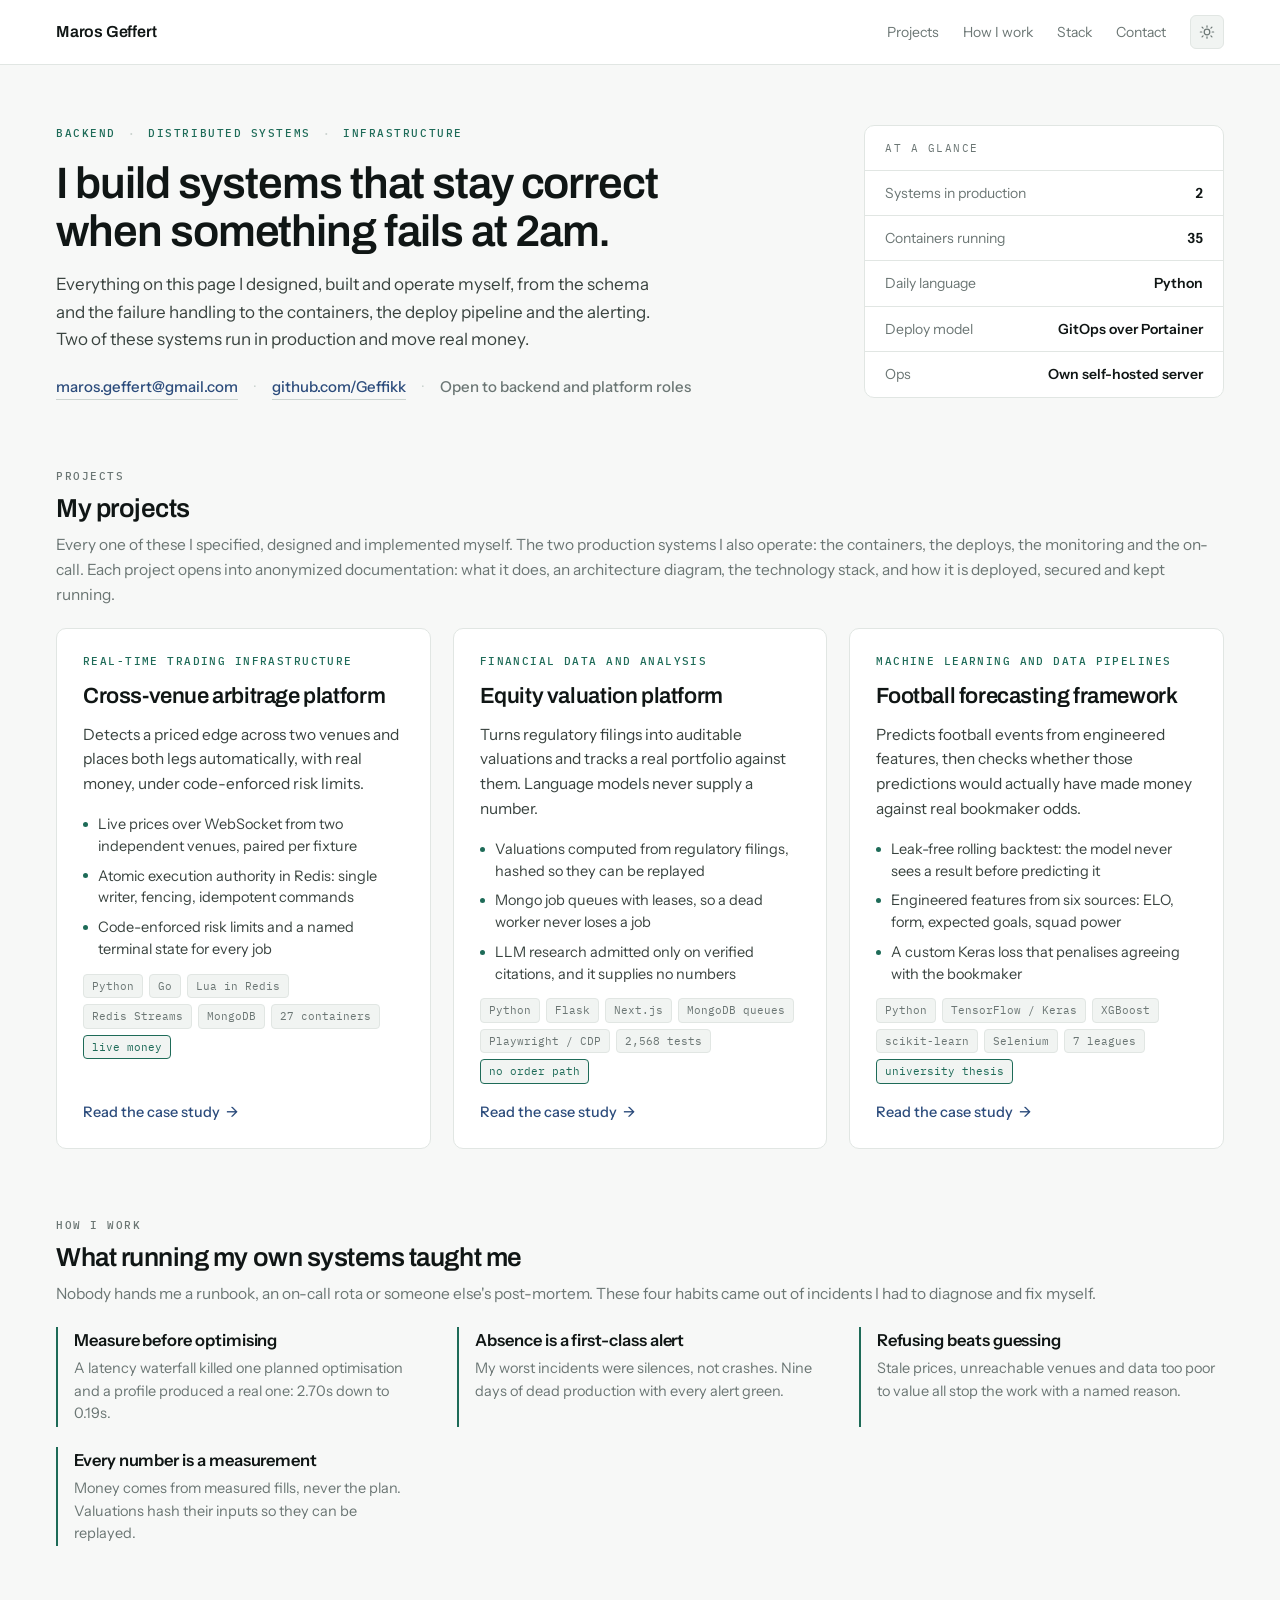
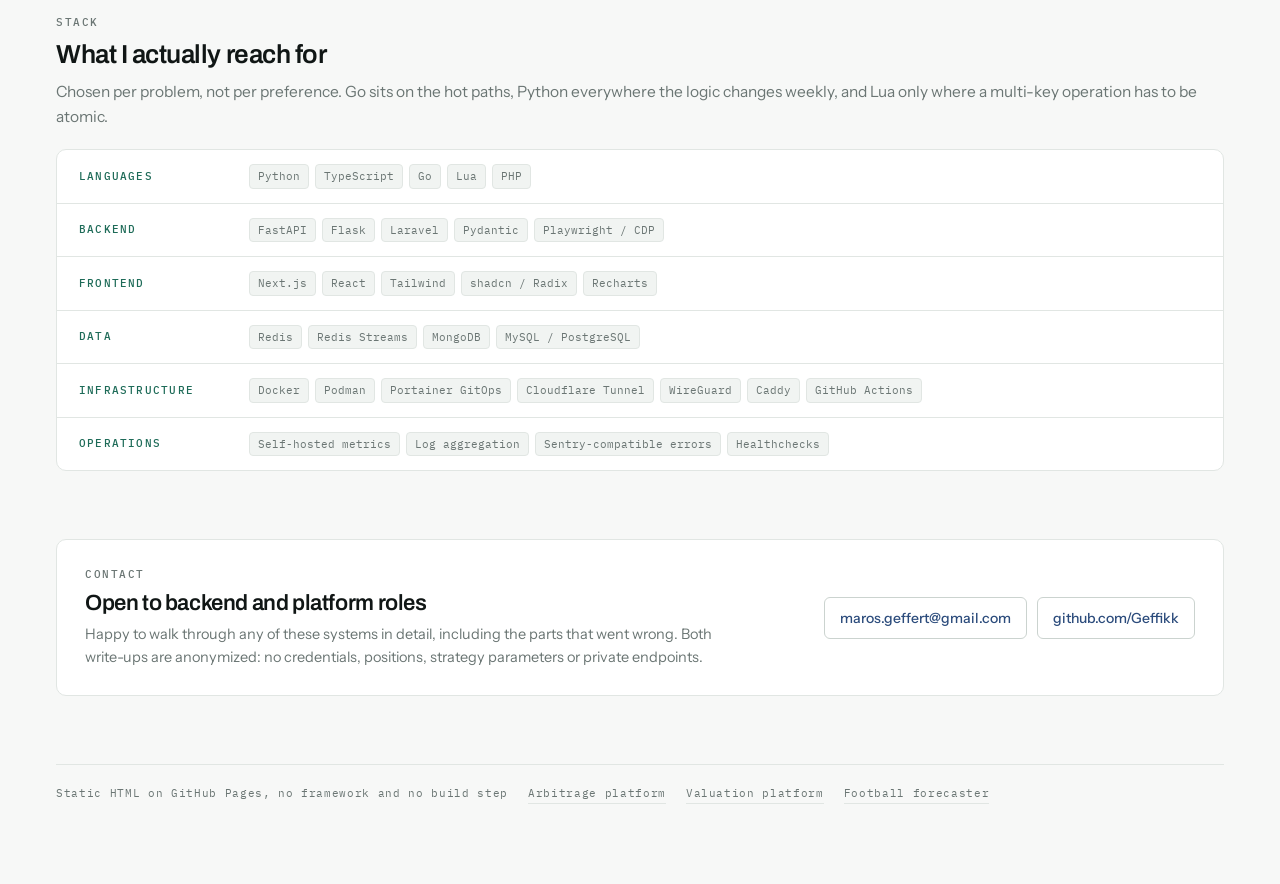
==== index.html @ 8a356bfc "Turn the project pages into documentation instead of incident stories" ====
<!doctype html>
<html lang="en">
<head>
<meta charset="utf-8">
<meta name="viewport" content="width=device-width, initial-scale=1">
<title>Maros Geffert - Engineering Portfolio</title>
<meta name="description" content="Backend and platform engineer. Systems designed, built and operated end to end, alone: real-time trading infrastructure, an auditable equity valuation platform and a football forecasting framework.">
<link rel="preconnect" href="https://fonts.googleapis.com">
<link rel="preconnect" href="https://fonts.gstatic.com" crossorigin>
<link rel="stylesheet" href="https://fonts.googleapis.com/css2?family=Archivo:wght@500;600;700&family=Instrument+Sans:wght@400;500;600&family=IBM+Plex+Mono:wght@400;500&display=swap">
<link rel="stylesheet" href="assets/site.css?v=5">
<script src="assets/theme.js?v=5"></script>
</head>
<body>

<header class="sitebar">
  <div class="inner">
    <a class="brand" href="./">Maros Geffert</a>
    <div class="right">
      <nav>
        <a href="#projects">Projects</a>
        <a href="#how">How I work</a>
        <a href="#stack">Stack</a>
        <a href="#contact">Contact</a>
      </nav>
      <button class="themetoggle" type="button" data-theme-toggle aria-label="Switch theme">
        <svg class="tl-sun" viewBox="0 0 24 24" fill="none" stroke="currentColor" stroke-width="1.8" stroke-linecap="round" aria-hidden="true">
          <circle cx="12" cy="12" r="4.2"/>
          <path d="M12 2.6v2.2M12 19.2v2.2M4.2 12H2M22 12h-2.2M6.1 6.1 4.6 4.6M19.4 19.4l-1.5-1.5M17.9 6.1l1.5-1.5M4.6 19.4l1.5-1.5"/>
        </svg>
        <svg class="tl-moon" viewBox="0 0 24 24" fill="none" stroke="currentColor" stroke-width="1.8" stroke-linecap="round" stroke-linejoin="round" aria-hidden="true" style="display:none">
          <path d="M20.5 14.3A8.5 8.5 0 0 1 9.7 3.5a8.5 8.5 0 1 0 10.8 10.8z"/>
        </svg>
      </button>
    </div>
  </div>
</header>

<main class="wrap">

  <section class="hero">
    <div class="hero-copy">
      <div class="kicker">
        <span>Backend</span><span class="sep">·</span>
        <span>Distributed systems</span><span class="sep">·</span>
        <span>Infrastructure</span>
      </div>
      <h1>I build systems that stay correct when something fails at 2am.</h1>
      <p class="lede">
        Everything on this page I designed, built and operate myself, from the schema and the
        failure handling to the containers, the deploy pipeline and the alerting. Two of these
        systems run in production and move real money.
      </p>
      <div class="hero-links">
        <a href="mailto:maros.geffert@gmail.com">maros.geffert@gmail.com</a>
        <span class="dot">·</span>
        <a href="https://github.com/Geffikk">github.com/Geffikk</a>
        <span class="dot">·</span>
        <span class="plain">Open to backend and platform roles</span>
      </div>
    </div>

    <div class="datacard">
      <div class="head">At a glance</div>
      <dl>
        <div class="row"><dt>Systems in production</dt><dd>2</dd></div>
        <div class="row"><dt>Containers running</dt><dd>35</dd></div>
        <div class="row"><dt>Daily language</dt><dd>Python</dd></div>
        <div class="row"><dt>Deploy model</dt><dd>GitOps over Portainer</dd></div>
        <div class="row"><dt>Ops</dt><dd>Own self-hosted server</dd></div>
      </dl>
    </div>
  </section>

  <section class="sec" id="projects">
    <div class="sechead">
      <div class="eyebrow">Projects</div>
      <h2>My projects</h2>
      <p class="intro">
        Every one of these I specified, designed and implemented myself. The two production
        systems I also operate: the containers, the deploys, the monitoring and the on-call.
        Each project opens into anonymized documentation: what it does, an architecture diagram,
        the technology stack, and how it is deployed, secured and kept running.
      </p>
    </div>

    <div class="projects">
      <a class="card" href="buco-arbitrage/">
        <span class="ptag">Real-time trading infrastructure</span>
        <h3>Cross-venue arbitrage platform</h3>
        <p>
          Detects a priced edge across two venues and places both legs automatically, with real
          money, under code-enforced risk limits.
        </p>
        <ul class="bullets">
          <li>Live prices over WebSocket from two independent venues, paired per fixture</li>
          <li>Atomic execution authority in Redis: single writer, fencing, idempotent commands</li>
          <li>Code-enforced risk limits and a named terminal state for every job</li>
        </ul>
        <div class="chips">
          <span class="chip">Python</span><span class="chip">Go</span>
          <span class="chip">Lua in Redis</span><span class="chip">Redis Streams</span>
          <span class="chip">MongoDB</span><span class="chip">27 containers</span>
          <span class="chip hot">live money</span>
        </div>
        <span class="more">Read the case study &nbsp;&rarr;</span>
      </a>

      <a class="card" href="buco-stock/">
        <span class="ptag">Financial data and analysis</span>
        <h3>Equity valuation platform</h3>
        <p>
          Turns regulatory filings into auditable valuations and tracks a real portfolio against
          them. Language models never supply a number.
        </p>
        <ul class="bullets">
          <li>Valuations computed from regulatory filings, hashed so they can be replayed</li>
          <li>Mongo job queues with leases, so a dead worker never loses a job</li>
          <li>LLM research admitted only on verified citations, and it supplies no numbers</li>
        </ul>
        <div class="chips">
          <span class="chip">Python</span><span class="chip">Flask</span>
          <span class="chip">Next.js</span><span class="chip">MongoDB queues</span>
          <span class="chip">Playwright / CDP</span><span class="chip">2,568 tests</span>
          <span class="chip hot">no order path</span>
        </div>
        <span class="more">Read the case study &nbsp;&rarr;</span>
      </a>

      <a class="card" href="buco-forecaster/">
        <span class="ptag">Machine learning and data pipelines</span>
        <h3>Football forecasting framework</h3>
        <p>
          Predicts football events from engineered features, then checks whether those
          predictions would actually have made money against real bookmaker odds.
        </p>
        <ul class="bullets">
          <li>Leak-free rolling backtest: the model never sees a result before predicting it</li>
          <li>Engineered features from six sources: ELO, form, expected goals, squad power</li>
          <li>A custom Keras loss that penalises agreeing with the bookmaker</li>
        </ul>
        <div class="chips">
          <span class="chip">Python</span><span class="chip">TensorFlow / Keras</span>
          <span class="chip">XGBoost</span><span class="chip">scikit-learn</span>
          <span class="chip">Selenium</span><span class="chip">7 leagues</span>
          <span class="chip hot">university thesis</span>
        </div>
        <span class="more">Read the case study &nbsp;&rarr;</span>
      </a>
    </div>
  </section>

  <section class="sec" id="how">
    <div class="sechead">
      <div class="eyebrow">How I work</div>
      <h2>What running my own systems taught me</h2>
      <p class="intro">
        Nobody hands me a runbook, an on-call rota or someone else's post-mortem. These four
        habits came out of incidents I had to diagnose and fix myself.
      </p>
    </div>

    <div class="rails">
      <div class="rail">
        <h3>Measure before optimising</h3>
        <p>A latency waterfall killed one planned optimisation and a profile produced a real one: 2.70s down to 0.19s.</p>
      </div>
      <div class="rail">
        <h3>Absence is a first-class alert</h3>
        <p>My worst incidents were silences, not crashes. Nine days of dead production with every alert green.</p>
      </div>
      <div class="rail">
        <h3>Refusing beats guessing</h3>
        <p>Stale prices, unreachable venues and data too poor to value all stop the work with a named reason.</p>
      </div>
      <div class="rail">
        <h3>Every number is a measurement</h3>
        <p>Money comes from measured fills, never the plan. Valuations hash their inputs so they can be replayed.</p>
      </div>
    </div>
  </section>

  <section class="sec" id="stack">
    <div class="sechead">
      <div class="eyebrow">Stack</div>
      <h2>What I actually reach for</h2>
      <p class="intro">
        Chosen per problem, not per preference. Go sits on the hot paths, Python everywhere the
        logic changes weekly, and Lua only where a multi-key operation has to be atomic.
      </p>
    </div>

    <div class="stacktable">
      <div class="stackrow">
        <span class="lab">Languages</span>
        <div class="chips">
          <span class="chip">Python</span><span class="chip">TypeScript</span>
          <span class="chip">Go</span><span class="chip">Lua</span><span class="chip">PHP</span>
        </div>
      </div>
      <div class="stackrow">
        <span class="lab">Backend</span>
        <div class="chips">
          <span class="chip">FastAPI</span><span class="chip">Flask</span>
          <span class="chip">Laravel</span><span class="chip">Pydantic</span>
          <span class="chip">Playwright / CDP</span>
        </div>
      </div>
      <div class="stackrow">
        <span class="lab">Frontend</span>
        <div class="chips">
          <span class="chip">Next.js</span><span class="chip">React</span>
          <span class="chip">Tailwind</span><span class="chip">shadcn / Radix</span>
          <span class="chip">Recharts</span>
        </div>
      </div>
      <div class="stackrow">
        <span class="lab">Data</span>
        <div class="chips">
          <span class="chip">Redis</span><span class="chip">Redis Streams</span>
          <span class="chip">MongoDB</span><span class="chip">MySQL / PostgreSQL</span>
        </div>
      </div>
      <div class="stackrow">
        <span class="lab">Infrastructure</span>
        <div class="chips">
          <span class="chip">Docker</span><span class="chip">Podman</span>
          <span class="chip">Portainer GitOps</span><span class="chip">Cloudflare Tunnel</span>
          <span class="chip">WireGuard</span><span class="chip">Caddy</span>
          <span class="chip">GitHub Actions</span>
        </div>
      </div>
      <div class="stackrow">
        <span class="lab">Operations</span>
        <div class="chips">
          <span class="chip">Self-hosted metrics</span><span class="chip">Log aggregation</span>
          <span class="chip">Sentry-compatible errors</span><span class="chip">Healthchecks</span>
        </div>
      </div>
    </div>
  </section>

  <section class="sec" id="contact">
    <div class="contact">
      <div class="copy">
        <div class="eyebrow">Contact</div>
        <h2>Open to backend and platform roles</h2>
        <p class="sub">
          Happy to walk through any of these systems in detail, including the parts that went
          wrong. Both write-ups are anonymized: no credentials, positions, strategy parameters or
          private endpoints.
        </p>
      </div>
      <div class="btnrow">
        <a class="btn" href="mailto:maros.geffert@gmail.com">maros.geffert@gmail.com</a>
        <a class="btn" href="https://github.com/Geffikk">github.com/Geffikk</a>
      </div>
    </div>
  </section>

  <div class="footer">
    <span>Static HTML on GitHub Pages, no framework and no build step</span>
    <a href="buco-arbitrage/">Arbitrage platform</a>
    <a href="buco-stock/">Valuation platform</a>
    <a href="buco-forecaster/">Football forecaster</a>
  </div>

</main>

</body>
</html>
---- assets/site.css ----
/* Engineering portfolio - design system.
   Archivo (display) / Instrument Sans (body + UI) / IBM Plex Mono (labels + data).
   Built from the Figma redesign: smaller display type, sans body, card surfaces,
   information first. */

:root {
  --ground: #F7F8F7;
  --surface: #FFFFFF;
  --surface-2: #F1F4F2;
  --ink: #101615;
  --ink-2: #39433F;
  --muted: #6B7674;
  --hair: #E1E6E3;
  --hair-strong: #CBD3CF;
  --accent: #1E6B58;
  --link: #2C4C7C;
  --alert: #A8501E;

  /* diagram aliases, kept so the case-study SVGs stay readable */
  --leg-a: var(--link);
  --leg-b: var(--accent);

  --font-display: "Archivo", "Helvetica Neue", Arial, sans-serif;
  --font-body: "Instrument Sans", ui-sans-serif, system-ui, "Segoe UI", Arial, sans-serif;
  --font-mono: "IBM Plex Mono", ui-monospace, "SF Mono", Consolas, monospace;

  --measure: 66ch;
  --pad: clamp(20px, 4.5vw, 56px);
  --shell: 1280px;

  --r-card: 10px;
  --r-btn: 6px;
  --r-chip: 4px;
}

@media (prefers-color-scheme: dark) {
  :root:not([data-theme="light"]) {
    --ground: #0C1011;
    --surface: #14191A;
    --surface-2: #1A2122;
    --ink: #E9EEEC;
    --ink-2: #BFC8C5;
    --muted: #8B9895;
    --hair: #232B2C;
    --hair-strong: #35403F;
    --accent: #5FC0A3;
    --link: #8DAFDE;
    --alert: #E28E5F;
  }
}

:root[data-theme="dark"] {
  --ground: #0C1011;
  --surface: #14191A;
  --surface-2: #1A2122;
  --ink: #E9EEEC;
  --ink-2: #BFC8C5;
  --muted: #8B9895;
  --hair: #232B2C;
  --hair-strong: #35403F;
  --accent: #5FC0A3;
  --link: #8DAFDE;
  --alert: #E28E5F;
}

* { box-sizing: border-box; }
html { -webkit-text-size-adjust: 100%; scroll-behavior: smooth; }
@media (prefers-reduced-motion: reduce) { html { scroll-behavior: auto; } }

body {
  margin: 0;
  background: var(--ground);
  color: var(--ink);
  font-family: var(--font-body);
  font-size: 16px;
  line-height: 1.6;
  -webkit-font-smoothing: antialiased;
  text-rendering: optimizeLegibility;
}

/* ---------- top bar ---------- */

.sitebar {
  position: sticky;
  top: 0;
  z-index: 20;
  background: var(--surface);
  border-bottom: 1px solid var(--hair);
}
.sitebar > .inner {
  max-width: var(--shell);
  margin: 0 auto;
  padding: 15px var(--pad);
  display: flex;
  flex-wrap: wrap;
  align-items: center;
  justify-content: space-between;
  gap: 10px 24px;
}
.sitebar .brand {
  font-family: var(--font-display);
  font-weight: 600;
  font-size: 16px;
  letter-spacing: -0.012em;
  color: var(--ink);
  text-decoration: none;
}
.sitebar nav { display: flex; flex-wrap: wrap; gap: 8px 24px; }
.sitebar nav a {
  font-size: 14px;
  color: var(--muted);
  text-decoration: none;
}
.sitebar nav a:hover { color: var(--ink); }
.sitebar nav a[aria-current="page"] { color: var(--accent); font-weight: 500; }

/* ---------- shell ---------- */

.wrap {
  max-width: var(--shell);
  margin: 0 auto;
  padding: 0 var(--pad) 80px;
  display: flex;
  flex-direction: column;
  gap: 68px;
}

/* ---------- type ---------- */

.kicker {
  font-family: var(--font-mono);
  font-size: 11px;
  font-weight: 500;
  letter-spacing: .14em;
  text-transform: uppercase;
  color: var(--accent);
  display: flex;
  flex-wrap: wrap;
  gap: 6px 12px;
}
.kicker .sep { color: var(--hair-strong); }
.kicker b { color: var(--accent); font-weight: 500; }

h1 {
  font-family: var(--font-display);
  font-weight: 600;
  font-size: clamp(29px, 4.2vw, 44px);
  line-height: 1.1;
  letter-spacing: -0.024em;
  margin: 0;
  text-wrap: balance;
  max-width: 26ch;
}

h2 {
  font-family: var(--font-display);
  font-weight: 600;
  font-size: clamp(21px, 2.6vw, 26px);
  line-height: 1.22;
  letter-spacing: -0.018em;
  margin: 0;
  text-wrap: balance;
  max-width: 34ch;
}

h3 {
  font-family: var(--font-body);
  font-weight: 600;
  font-size: 16.5px;
  line-height: 1.35;
  letter-spacing: -0.004em;
  margin: 0;
}

p { margin: 0; max-width: var(--measure); }
p + p { margin-top: 0.85em; }

.lede { font-size: 17px; color: var(--ink-2); line-height: 1.6; }
.sub { font-size: 14.5px; color: var(--muted); }

strong { font-weight: 600; }
em { font-style: normal; color: var(--accent); }

code {
  font-family: var(--font-mono);
  font-size: 0.86em;
  background: var(--surface-2);
  border: 1px solid var(--hair);
  padding: 0.5px 5px;
  border-radius: var(--r-chip);
}

a { color: var(--link); text-underline-offset: 2px; }
a:focus-visible, .card:focus-visible, .chip:focus-visible {
  outline: 2px solid var(--accent);
  outline-offset: 2px;
  border-radius: 3px;
}

/* ---------- hero ---------- */

.hero {
  padding-top: clamp(36px, 5vw, 60px);
  display: grid;
  /* The card is a fixed rail so the headline keeps the width it was designed at
     and stays on two lines instead of three. */
  grid-template-columns: minmax(0, 1fr) 360px;
  gap: clamp(28px, 5vw, 68px);
  align-items: start;
}
@media (max-width: 1080px) { .hero { grid-template-columns: minmax(0, 1fr) 320px; } }
@media (max-width: 900px) { .hero { grid-template-columns: 1fr; } }

.hero-copy { display: flex; flex-direction: column; gap: 16px; }
.hero-copy p { max-width: 54ch; }
.hero-links {
  display: flex;
  flex-wrap: wrap;
  gap: 8px 16px;
  align-items: center;
  padding-top: 6px;
  font-size: 15px;
}
.hero-links .dot { color: var(--hair-strong); }
.hero-links .plain { color: var(--muted); font-weight: 500; }
.hero-links a { font-weight: 500; text-decoration: none; border-bottom: 1px solid var(--hair-strong); }
.hero-links a:hover { border-bottom-color: var(--link); }

/* ---------- data card (at a glance / spec strip) ---------- */

.datacard {
  background: var(--surface);
  border: 1px solid var(--hair);
  border-radius: var(--r-card);
  overflow: hidden;
}
.datacard .head {
  padding: 14px 20px 12px;
  border-bottom: 1px solid var(--hair);
  font-family: var(--font-mono);
  font-size: 11px;
  letter-spacing: .14em;
  text-transform: uppercase;
  color: var(--muted);
}
.datacard dl { margin: 0; }
.datacard .row {
  display: flex;
  align-items: baseline;
  justify-content: space-between;
  gap: 16px;
  padding: 11px 20px;
  border-bottom: 1px solid var(--hair);
}
.datacard .row:last-child { border-bottom: 0; }
.datacard dt { font-size: 14px; color: var(--muted); }
.datacard dd {
  margin: 0;
  font-size: 14px;
  font-weight: 600;
  text-align: right;
  font-variant-numeric: tabular-nums;
}

/* ---------- sections ---------- */

.sec { display: flex; flex-direction: column; gap: 20px; scroll-margin-top: 70px; }

.eyebrow {
  font-family: var(--font-mono);
  font-size: 11px;
  font-weight: 500;
  letter-spacing: .14em;
  text-transform: uppercase;
  color: var(--muted);
}
.sechead { display: flex; flex-direction: column; gap: 7px; }

/* ---------- project cards ---------- */

.projects {
  display: grid;
  grid-template-columns: repeat(auto-fit, minmax(330px, 1fr));
  gap: 22px;
}
.card {
  background: var(--surface);
  border: 1px solid var(--hair);
  border-radius: var(--r-card);
  padding: 24px 26px 24px;
  display: flex;
  flex-direction: column;
  gap: 13px;
  text-decoration: none;
  color: inherit;
  transition: border-color .15s ease, transform .15s ease;
}
.card:hover { border-color: var(--hair-strong); }
@media (prefers-reduced-motion: no-preference) {
  .card:hover { transform: translateY(-2px); }
}
.card .ptag {
  font-family: var(--font-mono);
  font-size: 11px;
  font-weight: 500;
  letter-spacing: .13em;
  text-transform: uppercase;
  color: var(--accent);
}
.card h3 {
  font-family: var(--font-display);
  /* 22px is the largest size that keeps the longest project title on one line
     at the designed three-column card width. */
  font-size: clamp(19px, 2.1vw, 22px);
  font-weight: 600;
  letter-spacing: -0.018em;
  line-height: 1.2;
}
.card p { font-size: 15.5px; color: var(--ink-2); max-width: none; }
.card .more {
  font-size: 14.5px;
  font-weight: 500;
  color: var(--link);
  margin-top: auto;
  padding-top: 4px;
}

.bullets { list-style: none; margin: 4px 0 0; padding: 0; display: flex; flex-direction: column; gap: 8px; }
.bullets li {
  position: relative;
  padding-left: 15px;
  font-size: 14.5px;
  line-height: 1.5;
  color: var(--ink-2);
}
.bullets li::before {
  content: "";
  position: absolute;
  left: 0;
  top: 0.55em;
  width: 5px;
  height: 5px;
  border-radius: 50%;
  background: var(--accent);
}

/* ---------- chips ---------- */

.chips { display: flex; flex-wrap: wrap; gap: 6px; }
.chip {
  font-family: var(--font-mono);
  font-size: 11px;
  line-height: 1.5;
  padding: 3px 8px;
  border: 1px solid var(--hair);
  border-radius: var(--r-chip);
  color: var(--muted);
  background: var(--surface-2);
  white-space: nowrap;
}
.chip.hot { border-color: var(--accent); color: var(--accent); }

/* ---------- rail list (how I work) ---------- */

.rails {
  display: grid;
  grid-template-columns: repeat(auto-fit, minmax(300px, 1fr));
  gap: 20px 36px;
}
.rail {
  border-left: 2px solid var(--accent);
  padding: 2px 0 2px 16px;
  display: flex;
  flex-direction: column;
  gap: 6px;
}
.rail p { font-size: 14.5px; color: var(--muted); max-width: none; line-height: 1.55; }

/* ---------- stack table ---------- */

.stacktable {
  background: var(--surface);
  border: 1px solid var(--hair);
  border-radius: var(--r-card);
  overflow: hidden;
}
.stackrow {
  display: grid;
  grid-template-columns: 150px minmax(0, 1fr);
  gap: 20px;
  align-items: center;
  padding: 14px 22px;
  border-bottom: 1px solid var(--hair);
}
.stackrow:last-child { border-bottom: 0; }
.stackrow > .lab {
  font-family: var(--font-mono);
  font-size: 11px;
  font-weight: 500;
  letter-spacing: .11em;
  text-transform: uppercase;
  color: var(--accent);
}
@media (max-width: 700px) {
  .stackrow { grid-template-columns: 1fr; gap: 10px; }
}

/* ---------- panels grid (limits, failure handling) ---------- */

.panels {
  display: grid;
  grid-template-columns: repeat(auto-fit, minmax(260px, 1fr));
  gap: 16px;
}
.panel {
  background: var(--surface);
  border: 1px solid var(--hair);
  border-radius: var(--r-card);
  padding: 18px 20px 20px;
  display: flex;
  flex-direction: column;
  gap: 7px;
}
.panel .tag {
  font-family: var(--font-mono);
  font-size: 11px;
  font-weight: 500;
  letter-spacing: .13em;
  text-transform: uppercase;
  color: var(--accent);
}
.panel.broke .tag { color: var(--alert); }
.panel.built .tag { color: var(--link); }
.panel.changed .tag { color: var(--accent); }
.panel p { font-size: 14.5px; color: var(--muted); max-width: none; line-height: 1.55; }
.panel ul { margin: 0; padding-left: 16px; display: flex; flex-direction: column; gap: 7px; }
.panel li { font-size: 14.5px; line-height: 1.5; color: var(--ink-2); }
.panel li strong { color: var(--ink); }

/* ---------- step grid ---------- */

.steps {
  display: grid;
  grid-template-columns: repeat(auto-fit, minmax(230px, 1fr));
  gap: 16px;
}
.step {
  background: var(--surface);
  border: 1px solid var(--hair);
  border-radius: var(--r-card);
  padding: 16px 18px 18px;
  display: flex;
  flex-direction: column;
  gap: 7px;
}
.step .n {
  font-family: var(--font-mono);
  font-size: 11px;
  font-weight: 500;
  letter-spacing: .12em;
  color: var(--accent);
}
.step h3 { font-size: 15.5px; }
.step p { font-size: 14px; line-height: 1.5; color: var(--muted); max-width: none; }

/* ---------- tables ---------- */

.tablewrap {
  overflow-x: auto;
  border: 1px solid var(--hair);
  border-radius: var(--r-card);
  background: var(--surface);
}
table { border-collapse: collapse; width: 100%; min-width: 560px; }
th, td {
  text-align: left;
  padding: 12px 18px;
  border-bottom: 1px solid var(--hair);
  vertical-align: top;
  font-size: 14.5px;
  line-height: 1.5;
}
th {
  font-family: var(--font-mono);
  font-weight: 500;
  font-size: 11px;
  letter-spacing: .12em;
  text-transform: uppercase;
  color: var(--muted);
  background: var(--surface-2);
  white-space: nowrap;
}
td { color: var(--ink-2); }
tbody tr:last-child td { border-bottom: 0; }
td:first-child { font-weight: 600; color: var(--ink); white-space: nowrap; }
td.wrapcell:first-child { white-space: normal; }

/* ---------- figures / diagrams ---------- */

.figure {
  border: 1px solid var(--hair);
  border-radius: var(--r-card);
  background: var(--surface);
  padding: 10px 10px 0;
  overflow-x: auto;
  margin: 0;
}
.figure svg { display: block; min-width: 660px; width: 100%; height: auto; }

/* SVG presentation attributes do not accept var(), so the diagrams are styled here. */
.figure svg text { fill: var(--ink); font-family: var(--font-mono); font-size: 11px; }
.figure svg text.col { fill: var(--muted); font-size: 10px; letter-spacing: 1.6px; }
.figure svg text.m { fill: var(--muted); }
.figure svg text.hb { fill: var(--accent); font-weight: 600; }
.figure svg text.ha { fill: var(--link); font-weight: 600; }
.figure svg rect { fill: var(--surface-2); stroke: var(--hair-strong); stroke-width: 1; rx: 3; }
.figure svg rect.mkt { fill: var(--surface); stroke: var(--accent); stroke-width: 1.5; }
.figure svg rect.exe { fill: var(--surface); stroke: var(--link); stroke-width: 2; }
.figure svg rect.coord { fill: var(--surface); stroke: var(--link); stroke-width: 1.5; }
.figure svg rect.zone { fill: none; stroke: var(--hair); stroke-dasharray: 4 4; }
.figure svg .flow path { stroke: var(--hair-strong); stroke-width: 1.4; fill: none; }
.figure svg .flow path.dash { stroke-dasharray: 5 4; }
.figure svg marker path { fill: var(--hair-strong); stroke: none; }

figcaption {
  font-size: 13px;
  color: var(--muted);
  padding: 12px 8px 14px;
  border-top: 1px solid var(--hair);
  margin-top: 10px;
  line-height: 1.55;
}

/* ---------- callout ---------- */

.callout {
  font-family: var(--font-mono);
  font-size: 12.5px;
  background: var(--surface-2);
  border: 1px solid var(--hair);
  border-left: 3px solid var(--accent);
  border-radius: var(--r-btn);
  padding: 13px 18px;
  color: var(--ink-2);
  overflow-x: auto;
}

.note {
  font-size: 13.5px;
  color: var(--muted);
  border-top: 1px solid var(--hair);
  padding-top: 16px;
  max-width: var(--measure);
}

/* ---------- contact ---------- */

.contact {
  background: var(--surface);
  border: 1px solid var(--hair);
  border-radius: var(--r-card);
  padding: 26px 28px;
  display: flex;
  flex-wrap: wrap;
  gap: 22px 40px;
  align-items: center;
  justify-content: space-between;
}
.contact .copy { display: flex; flex-direction: column; gap: 6px; }
.contact h2 { font-size: 22px; }
.btnrow { display: flex; flex-wrap: wrap; gap: 10px; }
.btn {
  border: 1px solid var(--hair-strong);
  border-radius: var(--r-btn);
  padding: 9px 15px;
  font-size: 14px;
  font-weight: 500;
  color: var(--link);
  text-decoration: none;
  background: var(--surface);
}
.btn:hover { border-color: var(--link); }

/* ---------- footer ---------- */

.footer {
  border-top: 1px solid var(--hair);
  padding-top: 20px;
  font-family: var(--font-mono);
  font-size: 11px;
  letter-spacing: .06em;
  color: var(--muted);
  display: flex;
  flex-wrap: wrap;
  gap: 8px 20px;
}
.footer a { color: var(--muted); text-decoration: none; border-bottom: 1px solid var(--hair); }
.footer a:hover { color: var(--ink); }

/* ---------- two column prose ---------- */

.twocol {
  display: grid;
  grid-template-columns: repeat(auto-fit, minmax(280px, 1fr));
  gap: 20px 40px;
}
.twocol p { max-width: none; }

@media (prefers-reduced-motion: no-preference) {
  .hero { animation: rise .45s cubic-bezier(.22,.8,.3,1) both; }
  @keyframes rise { from { opacity: 0; transform: translateY(8px); } to { opacity: 1; transform: none; } }
}

/* ==========================================================================
   Case-study layout
   The two case studies share this vocabulary: a compact hero, a spec strip,
   step grids, panel grids and prose sections.
   ========================================================================== */

.wrap > section:not(.sec):not(.hero) {
  display: flex;
  flex-direction: column;
  gap: 20px;
  scroll-margin-top: 70px;
}

.mast {
  padding-top: clamp(36px, 5vw, 60px);
  display: flex;
  flex-direction: column;
  gap: 14px;
}
.mast h1 { max-width: 18ch; }

.standfirst {
  font-size: 17px;
  line-height: 1.6;
  color: var(--ink-2);
  max-width: 58ch;
  margin: 0;
}

/* spec strip under the case-study hero */
.specs {
  display: grid;
  grid-template-columns: repeat(auto-fit, minmax(155px, 1fr));
  margin: -44px 0 0;
  background: var(--surface);
  border: 1px solid var(--hair);
  border-radius: var(--r-card);
  overflow: hidden;
}
.spec {
  padding: 15px 20px 17px;
  display: flex;
  flex-direction: column;
  gap: 3px;
  border-right: 1px solid var(--hair);
}
.spec:last-child { border-right: 0; }
.spec dt {
  font-family: var(--font-mono);
  font-size: 11px;
  font-weight: 500;
  letter-spacing: .12em;
  text-transform: uppercase;
  color: var(--muted);
}
.spec dd {
  margin: 0;
  font-family: var(--font-display);
  font-weight: 600;
  font-size: 22px;
  letter-spacing: -0.02em;
  line-height: 1.25;
  font-variant-numeric: tabular-nums;
}
.spec dd small { font-size: 12.5px; font-weight: 500; color: var(--muted); letter-spacing: 0; }
@media (max-width: 700px) {
  .spec { border-right: 0; border-bottom: 1px solid var(--hair); }
  .spec:last-child { border-bottom: 0; }
}

/* the eyebrow is a plain label on case studies, no trailing rule */
.eyebrow::after { content: none; }

/* step grid */
.pipeline {
  display: grid;
  grid-template-columns: repeat(auto-fit, minmax(240px, 1fr));
  gap: 16px;
}

/* panel grids: named limits/case in the case-study markup */
.limits,
.case {
  display: grid;
  grid-template-columns: repeat(auto-fit, minmax(265px, 1fr));
  gap: 16px;
}
.limit {
  background: var(--surface);
  border: 1px solid var(--hair);
  border-radius: var(--r-card);
  padding: 17px 20px 19px;
  display: flex;
  flex-direction: column;
  gap: 6px;
}
.limit h3 { font-size: 15.5px; }
.limit p { font-size: 14px; color: var(--muted); line-height: 1.55; max-width: none; }

/* stack chip groups */
.stackgrid {
  display: grid;
  grid-template-columns: repeat(auto-fit, minmax(240px, 1fr));
  gap: 22px 32px;
}
.stackgroup { display: flex; flex-direction: column; gap: 10px; }
.stackgroup h3 {
  font-family: var(--font-mono);
  font-size: 11px;
  font-weight: 500;
  letter-spacing: .12em;
  text-transform: uppercase;
  color: var(--accent);
  padding-bottom: 8px;
  border-bottom: 1px solid var(--hair);
}

/* the old callout name used on the case studies */
.rollout {
  font-family: var(--font-mono);
  font-size: 12.5px;
  background: var(--surface-2);
  border: 1px solid var(--hair);
  border-left: 3px solid var(--accent);
  border-radius: var(--r-btn);
  padding: 13px 18px;
  color: var(--ink-2);
  overflow-x: auto;
}

/* the label belongs to the heading that follows it, not to the section gap */
.wrap > section:not(.sec):not(.hero) > .eyebrow { margin-bottom: -13px; }

/* ---------- theme toggle ---------- */

.themetoggle {
  appearance: none;
  display: inline-flex;
  align-items: center;
  justify-content: center;
  width: 34px;
  height: 34px;
  padding: 0;
  border: 1px solid var(--hair);
  border-radius: var(--r-btn);
  background: var(--surface-2);
  color: var(--muted);
  cursor: pointer;
  transition: color .15s ease, border-color .15s ease;
}
.themetoggle:hover { color: var(--ink); border-color: var(--hair-strong); }
.themetoggle svg { width: 16px; height: 16px; display: block; }
.themetoggle:focus-visible { outline: 2px solid var(--accent); outline-offset: 2px; }

.sitebar .right {
  display: flex;
  align-items: center;
  gap: 10px 24px;
  flex-wrap: wrap;
}

/* ---------- project card without a write-up yet ---------- */

.card.soon { cursor: default; }
.card.soon:hover { border-color: var(--hair); transform: none; }
.card .more.pending {
  color: var(--muted);
  font-family: var(--font-mono);
  font-size: 11px;
  font-weight: 500;
  letter-spacing: .12em;
  text-transform: uppercase;
}

/* ---------- section intro line ---------- */

.sechead .intro {
  font-size: 15.5px;
  color: var(--muted);
  max-width: none;
  margin-top: 2px;
}
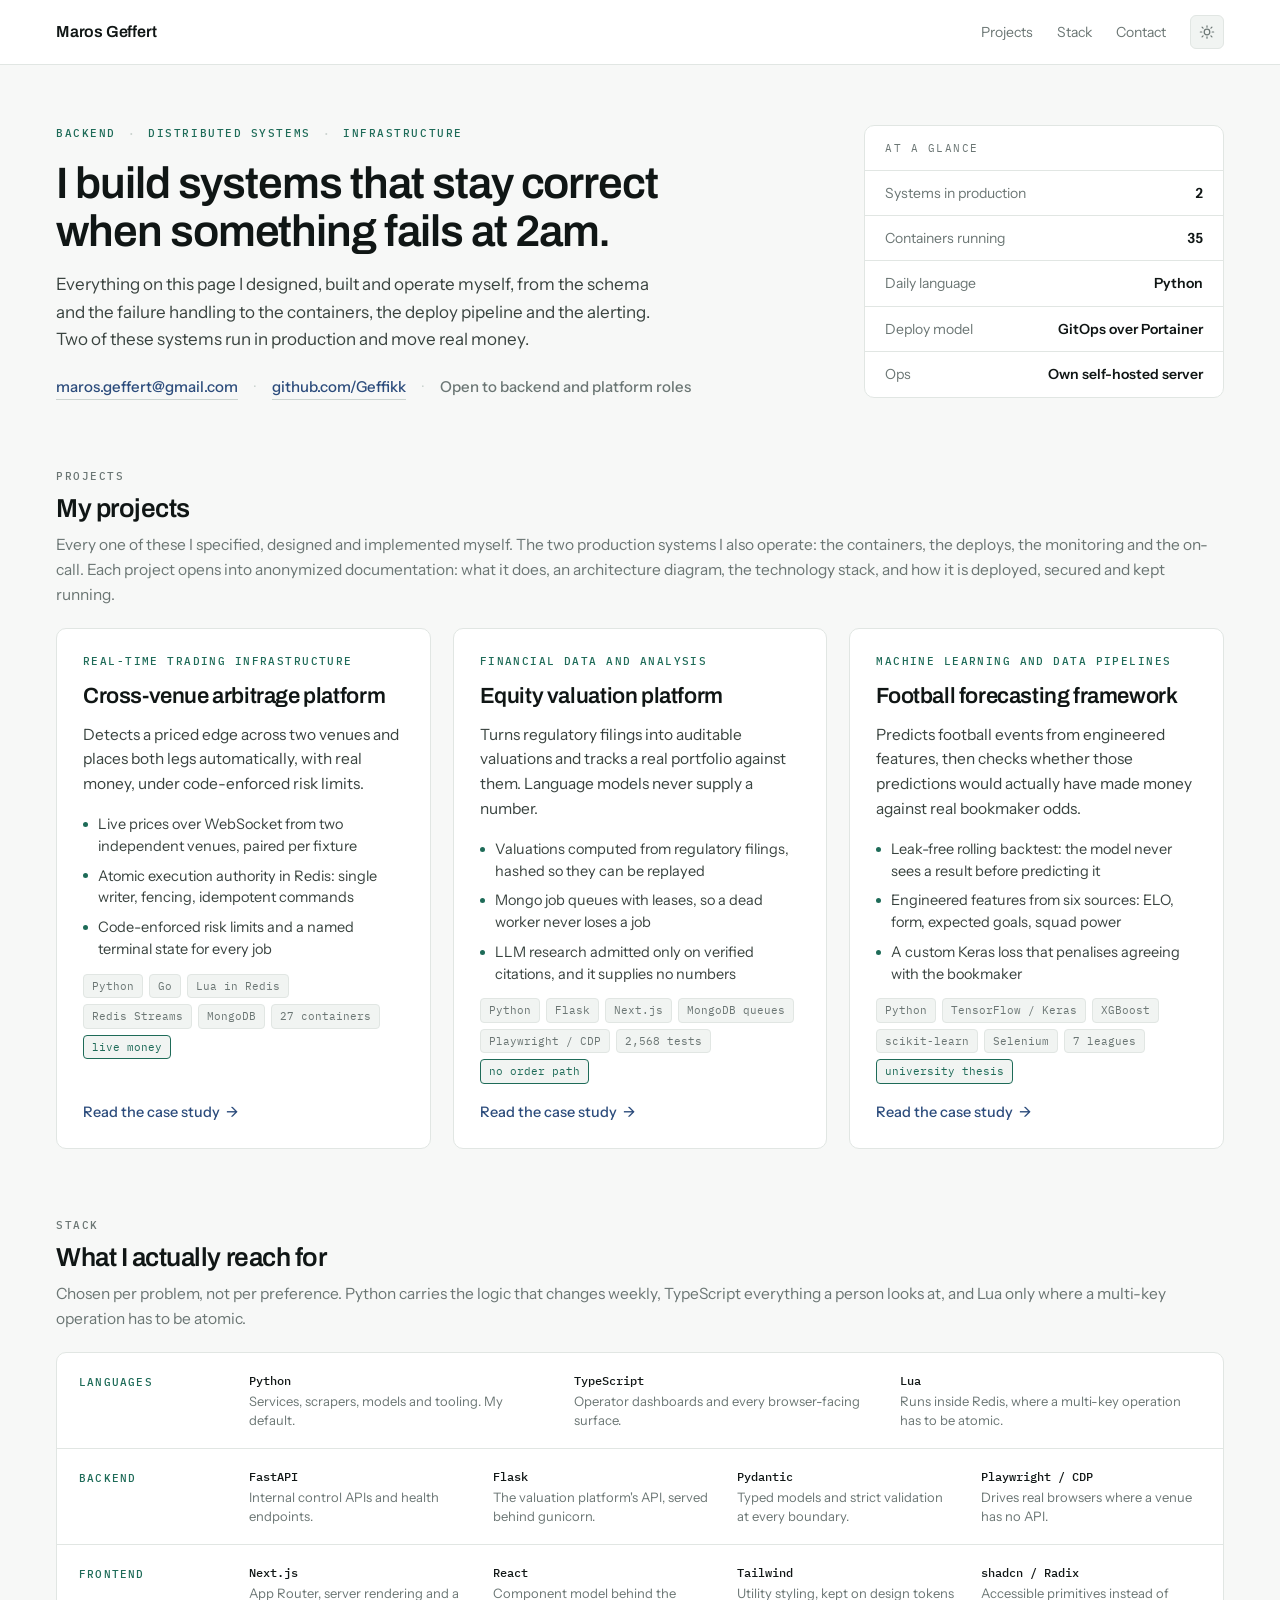
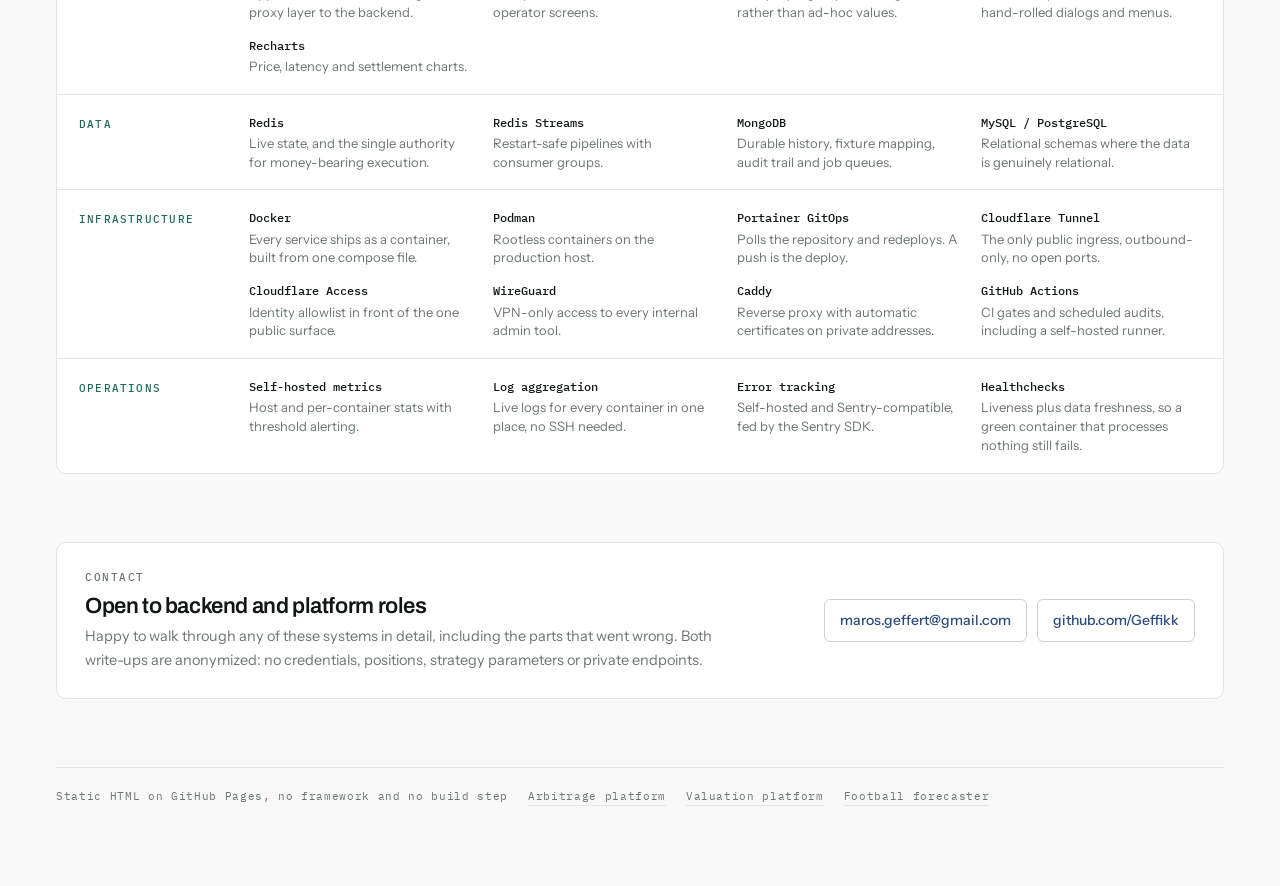
==== commit d6f56956: "Drop the How I work section and describe each technology in the stack" ====
--- a/index.html
+++ b/index.html
@@ -8,8 +8,8 @@
 <link rel="preconnect" href="https://fonts.googleapis.com">
 <link rel="preconnect" href="https://fonts.gstatic.com" crossorigin>
 <link rel="stylesheet" href="https://fonts.googleapis.com/css2?family=Archivo:wght@500;600;700&family=Instrument+Sans:wght@400;500;600&family=IBM+Plex+Mono:wght@400;500&display=swap">
-<link rel="stylesheet" href="assets/site.css?v=5">
-<script src="assets/theme.js?v=5"></script>
+<link rel="stylesheet" href="assets/site.css?v=6">
+<script src="assets/theme.js?v=6"></script>
 </head>
 <body>
 
@@ -19,7 +19,6 @@
     <div class="right">
       <nav>
         <a href="#projects">Projects</a>
-        <a href="#how">How I work</a>
         <a href="#stack">Stack</a>
         <a href="#contact">Contact</a>
       </nav>
@@ -150,91 +149,74 @@
     </div>
   </section>
 
-  <section class="sec" id="how">
-    <div class="sechead">
-      <div class="eyebrow">How I work</div>
-      <h2>What running my own systems taught me</h2>
-      <p class="intro">
-        Nobody hands me a runbook, an on-call rota or someone else's post-mortem. These four
-        habits came out of incidents I had to diagnose and fix myself.
-      </p>
-    </div>
-
-    <div class="rails">
-      <div class="rail">
-        <h3>Measure before optimising</h3>
-        <p>A latency waterfall killed one planned optimisation and a profile produced a real one: 2.70s down to 0.19s.</p>
-      </div>
-      <div class="rail">
-        <h3>Absence is a first-class alert</h3>
-        <p>My worst incidents were silences, not crashes. Nine days of dead production with every alert green.</p>
-      </div>
-      <div class="rail">
-        <h3>Refusing beats guessing</h3>
-        <p>Stale prices, unreachable venues and data too poor to value all stop the work with a named reason.</p>
-      </div>
-      <div class="rail">
-        <h3>Every number is a measurement</h3>
-        <p>Money comes from measured fills, never the plan. Valuations hash their inputs so they can be replayed.</p>
-      </div>
-    </div>
-  </section>
-
   <section class="sec" id="stack">
     <div class="sechead">
       <div class="eyebrow">Stack</div>
       <h2>What I actually reach for</h2>
       <p class="intro">
-        Chosen per problem, not per preference. Go sits on the hot paths, Python everywhere the
-        logic changes weekly, and Lua only where a multi-key operation has to be atomic.
+        Chosen per problem, not per preference. Python carries the logic that changes weekly,
+        TypeScript everything a person looks at, and Lua only where a multi-key operation has to
+        be atomic.
       </p>
     </div>
 
     <div class="stacktable">
       <div class="stackrow">
         <span class="lab">Languages</span>
-        <div class="chips">
-          <span class="chip">Python</span><span class="chip">TypeScript</span>
-          <span class="chip">Go</span><span class="chip">Lua</span><span class="chip">PHP</span>
+        <div class="techs">
+          <div class="tech"><b>Python</b><span>Services, scrapers, models and tooling. My default.</span></div>
+          <div class="tech"><b>TypeScript</b><span>Operator dashboards and every browser-facing surface.</span></div>
+          <div class="tech"><b>Lua</b><span>Runs inside Redis, where a multi-key operation has to be atomic.</span></div>
         </div>
       </div>
       <div class="stackrow">
         <span class="lab">Backend</span>
-        <div class="chips">
-          <span class="chip">FastAPI</span><span class="chip">Flask</span>
-          <span class="chip">Laravel</span><span class="chip">Pydantic</span>
-          <span class="chip">Playwright / CDP</span>
+        <div class="techs">
+          <div class="tech"><b>FastAPI</b><span>Internal control APIs and health endpoints.</span></div>
+          <div class="tech"><b>Flask</b><span>The valuation platform's API, served behind gunicorn.</span></div>
+          <div class="tech"><b>Pydantic</b><span>Typed models and strict validation at every boundary.</span></div>
+          <div class="tech"><b>Playwright / CDP</b><span>Drives real browsers where a venue has no API.</span></div>
         </div>
       </div>
       <div class="stackrow">
         <span class="lab">Frontend</span>
-        <div class="chips">
-          <span class="chip">Next.js</span><span class="chip">React</span>
-          <span class="chip">Tailwind</span><span class="chip">shadcn / Radix</span>
-          <span class="chip">Recharts</span>
+        <div class="techs">
+          <div class="tech"><b>Next.js</b><span>App Router, server rendering and a proxy layer to the backend.</span></div>
+          <div class="tech"><b>React</b><span>Component model behind the operator screens.</span></div>
+          <div class="tech"><b>Tailwind</b><span>Utility styling, kept on design tokens rather than ad-hoc values.</span></div>
+          <div class="tech"><b>shadcn / Radix</b><span>Accessible primitives instead of hand-rolled dialogs and menus.</span></div>
+          <div class="tech"><b>Recharts</b><span>Price, latency and settlement charts.</span></div>
         </div>
       </div>
       <div class="stackrow">
         <span class="lab">Data</span>
-        <div class="chips">
-          <span class="chip">Redis</span><span class="chip">Redis Streams</span>
-          <span class="chip">MongoDB</span><span class="chip">MySQL / PostgreSQL</span>
+        <div class="techs">
+          <div class="tech"><b>Redis</b><span>Live state, and the single authority for money-bearing execution.</span></div>
+          <div class="tech"><b>Redis Streams</b><span>Restart-safe pipelines with consumer groups.</span></div>
+          <div class="tech"><b>MongoDB</b><span>Durable history, fixture mapping, audit trail and job queues.</span></div>
+          <div class="tech"><b>MySQL / PostgreSQL</b><span>Relational schemas where the data is genuinely relational.</span></div>
         </div>
       </div>
       <div class="stackrow">
         <span class="lab">Infrastructure</span>
-        <div class="chips">
-          <span class="chip">Docker</span><span class="chip">Podman</span>
-          <span class="chip">Portainer GitOps</span><span class="chip">Cloudflare Tunnel</span>
-          <span class="chip">WireGuard</span><span class="chip">Caddy</span>
-          <span class="chip">GitHub Actions</span>
+        <div class="techs">
+          <div class="tech"><b>Docker</b><span>Every service ships as a container, built from one compose file.</span></div>
+          <div class="tech"><b>Podman</b><span>Rootless containers on the production host.</span></div>
+          <div class="tech"><b>Portainer GitOps</b><span>Polls the repository and redeploys. A push is the deploy.</span></div>
+          <div class="tech"><b>Cloudflare Tunnel</b><span>The only public ingress, outbound-only, no open ports.</span></div>
+          <div class="tech"><b>Cloudflare Access</b><span>Identity allowlist in front of the one public surface.</span></div>
+          <div class="tech"><b>WireGuard</b><span>VPN-only access to every internal admin tool.</span></div>
+          <div class="tech"><b>Caddy</b><span>Reverse proxy with automatic certificates on private addresses.</span></div>
+          <div class="tech"><b>GitHub Actions</b><span>CI gates and scheduled audits, including a self-hosted runner.</span></div>
         </div>
       </div>
       <div class="stackrow">
         <span class="lab">Operations</span>
-        <div class="chips">
-          <span class="chip">Self-hosted metrics</span><span class="chip">Log aggregation</span>
-          <span class="chip">Sentry-compatible errors</span><span class="chip">Healthchecks</span>
+        <div class="techs">
+          <div class="tech"><b>Self-hosted metrics</b><span>Host and per-container stats with threshold alerting.</span></div>
+          <div class="tech"><b>Log aggregation</b><span>Live logs for every container in one place, no SSH needed.</span></div>
+          <div class="tech"><b>Error tracking</b><span>Self-hosted and Sentry-compatible, fed by the Sentry SDK.</span></div>
+          <div class="tech"><b>Healthchecks</b><span>Liveness plus data freshness, so a green container that processes nothing still fails.</span></div>
         </div>
       </div>
     </div>
--- a/assets/site.css
+++ b/assets/site.css
@@ -388,9 +388,29 @@
   display: grid;
   grid-template-columns: 150px minmax(0, 1fr);
   gap: 20px;
-  align-items: center;
-  padding: 14px 22px;
+  align-items: start;
+  padding: 18px 22px;
   border-bottom: 1px solid var(--hair);
+}
+.stackrow > .lab { padding-top: 3px; }
+
+/* one technology with a one-line explanation of what it is used for */
+.techs {
+  display: grid;
+  grid-template-columns: repeat(auto-fit, minmax(215px, 1fr));
+  gap: 14px 24px;
+}
+.tech { display: flex; flex-direction: column; gap: 2px; min-width: 0; }
+.tech b {
+  font-family: var(--font-mono);
+  font-size: 12px;
+  font-weight: 500;
+  color: var(--ink);
+}
+.tech span {
+  font-size: 13px;
+  line-height: 1.45;
+  color: var(--muted);
 }
 .stackrow:last-child { border-bottom: 0; }
 .stackrow > .lab {
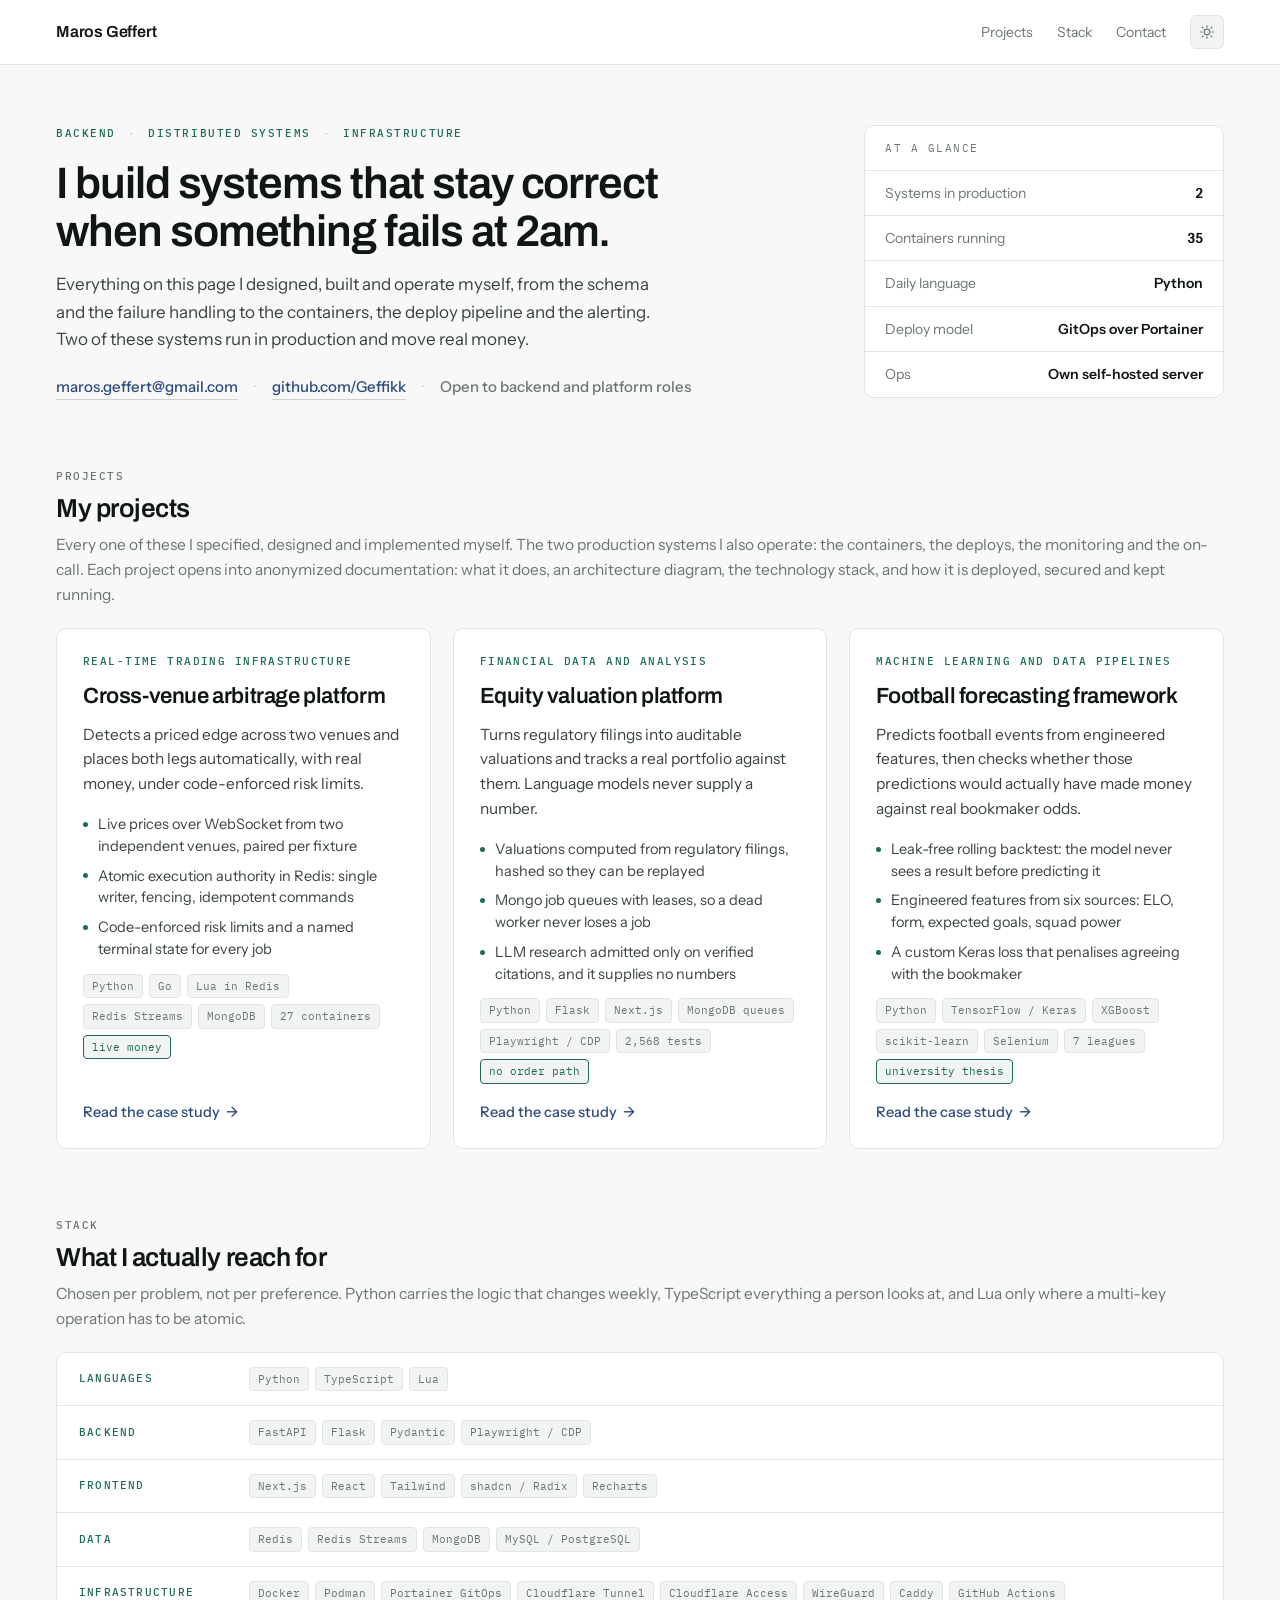
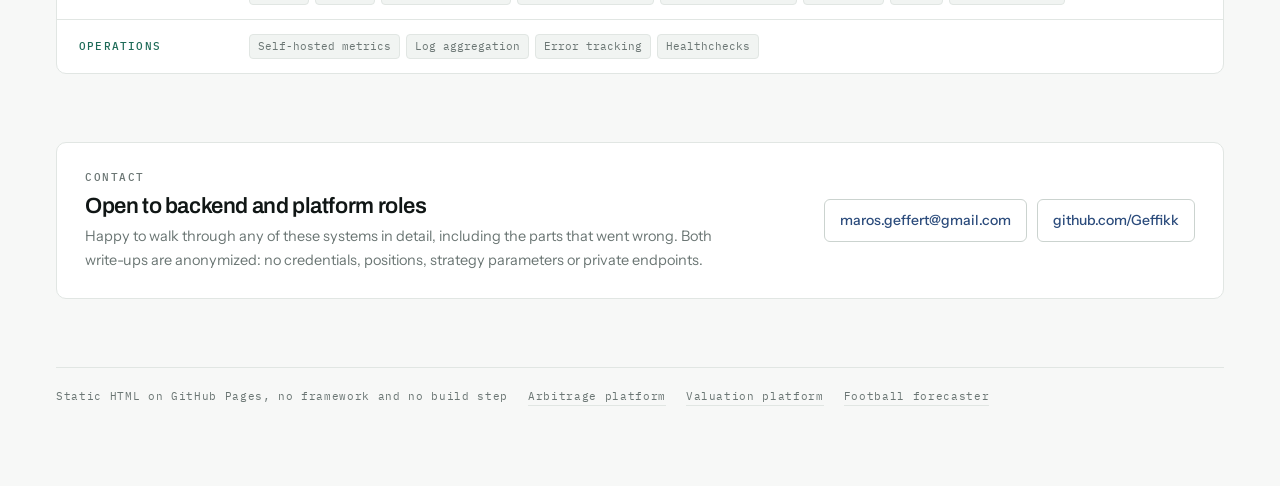
==== commit ed0b8a96: "Keep the stack as a plain list, without the per-technology descriptions" ====
--- a/index.html
+++ b/index.html
@@ -8,8 +8,8 @@
 <link rel="preconnect" href="https://fonts.googleapis.com">
 <link rel="preconnect" href="https://fonts.gstatic.com" crossorigin>
 <link rel="stylesheet" href="https://fonts.googleapis.com/css2?family=Archivo:wght@500;600;700&family=Instrument+Sans:wght@400;500;600&family=IBM+Plex+Mono:wght@400;500&display=swap">
-<link rel="stylesheet" href="assets/site.css?v=6">
-<script src="assets/theme.js?v=6"></script>
+<link rel="stylesheet" href="assets/site.css?v=7">
+<script src="assets/theme.js?v=7"></script>
 </head>
 <body>
 
@@ -163,60 +163,60 @@
     <div class="stacktable">
       <div class="stackrow">
         <span class="lab">Languages</span>
-        <div class="techs">
-          <div class="tech"><b>Python</b><span>Services, scrapers, models and tooling. My default.</span></div>
-          <div class="tech"><b>TypeScript</b><span>Operator dashboards and every browser-facing surface.</span></div>
-          <div class="tech"><b>Lua</b><span>Runs inside Redis, where a multi-key operation has to be atomic.</span></div>
+        <div class="chips">
+          <span class="chip">Python</span>
+          <span class="chip">TypeScript</span>
+          <span class="chip">Lua</span>
         </div>
       </div>
       <div class="stackrow">
         <span class="lab">Backend</span>
-        <div class="techs">
-          <div class="tech"><b>FastAPI</b><span>Internal control APIs and health endpoints.</span></div>
-          <div class="tech"><b>Flask</b><span>The valuation platform's API, served behind gunicorn.</span></div>
-          <div class="tech"><b>Pydantic</b><span>Typed models and strict validation at every boundary.</span></div>
-          <div class="tech"><b>Playwright / CDP</b><span>Drives real browsers where a venue has no API.</span></div>
+        <div class="chips">
+          <span class="chip">FastAPI</span>
+          <span class="chip">Flask</span>
+          <span class="chip">Pydantic</span>
+          <span class="chip">Playwright / CDP</span>
         </div>
       </div>
       <div class="stackrow">
         <span class="lab">Frontend</span>
-        <div class="techs">
-          <div class="tech"><b>Next.js</b><span>App Router, server rendering and a proxy layer to the backend.</span></div>
-          <div class="tech"><b>React</b><span>Component model behind the operator screens.</span></div>
-          <div class="tech"><b>Tailwind</b><span>Utility styling, kept on design tokens rather than ad-hoc values.</span></div>
-          <div class="tech"><b>shadcn / Radix</b><span>Accessible primitives instead of hand-rolled dialogs and menus.</span></div>
-          <div class="tech"><b>Recharts</b><span>Price, latency and settlement charts.</span></div>
+        <div class="chips">
+          <span class="chip">Next.js</span>
+          <span class="chip">React</span>
+          <span class="chip">Tailwind</span>
+          <span class="chip">shadcn / Radix</span>
+          <span class="chip">Recharts</span>
         </div>
       </div>
       <div class="stackrow">
         <span class="lab">Data</span>
-        <div class="techs">
-          <div class="tech"><b>Redis</b><span>Live state, and the single authority for money-bearing execution.</span></div>
-          <div class="tech"><b>Redis Streams</b><span>Restart-safe pipelines with consumer groups.</span></div>
-          <div class="tech"><b>MongoDB</b><span>Durable history, fixture mapping, audit trail and job queues.</span></div>
-          <div class="tech"><b>MySQL / PostgreSQL</b><span>Relational schemas where the data is genuinely relational.</span></div>
+        <div class="chips">
+          <span class="chip">Redis</span>
+          <span class="chip">Redis Streams</span>
+          <span class="chip">MongoDB</span>
+          <span class="chip">MySQL / PostgreSQL</span>
         </div>
       </div>
       <div class="stackrow">
         <span class="lab">Infrastructure</span>
-        <div class="techs">
-          <div class="tech"><b>Docker</b><span>Every service ships as a container, built from one compose file.</span></div>
-          <div class="tech"><b>Podman</b><span>Rootless containers on the production host.</span></div>
-          <div class="tech"><b>Portainer GitOps</b><span>Polls the repository and redeploys. A push is the deploy.</span></div>
-          <div class="tech"><b>Cloudflare Tunnel</b><span>The only public ingress, outbound-only, no open ports.</span></div>
-          <div class="tech"><b>Cloudflare Access</b><span>Identity allowlist in front of the one public surface.</span></div>
-          <div class="tech"><b>WireGuard</b><span>VPN-only access to every internal admin tool.</span></div>
-          <div class="tech"><b>Caddy</b><span>Reverse proxy with automatic certificates on private addresses.</span></div>
-          <div class="tech"><b>GitHub Actions</b><span>CI gates and scheduled audits, including a self-hosted runner.</span></div>
+        <div class="chips">
+          <span class="chip">Docker</span>
+          <span class="chip">Podman</span>
+          <span class="chip">Portainer GitOps</span>
+          <span class="chip">Cloudflare Tunnel</span>
+          <span class="chip">Cloudflare Access</span>
+          <span class="chip">WireGuard</span>
+          <span class="chip">Caddy</span>
+          <span class="chip">GitHub Actions</span>
         </div>
       </div>
       <div class="stackrow">
         <span class="lab">Operations</span>
-        <div class="techs">
-          <div class="tech"><b>Self-hosted metrics</b><span>Host and per-container stats with threshold alerting.</span></div>
-          <div class="tech"><b>Log aggregation</b><span>Live logs for every container in one place, no SSH needed.</span></div>
-          <div class="tech"><b>Error tracking</b><span>Self-hosted and Sentry-compatible, fed by the Sentry SDK.</span></div>
-          <div class="tech"><b>Healthchecks</b><span>Liveness plus data freshness, so a green container that processes nothing still fails.</span></div>
+        <div class="chips">
+          <span class="chip">Self-hosted metrics</span>
+          <span class="chip">Log aggregation</span>
+          <span class="chip">Error tracking</span>
+          <span class="chip">Healthchecks</span>
         </div>
       </div>
     </div>
--- a/assets/site.css
+++ b/assets/site.css
@@ -388,29 +388,9 @@
   display: grid;
   grid-template-columns: 150px minmax(0, 1fr);
   gap: 20px;
-  align-items: start;
-  padding: 18px 22px;
+  align-items: center;
+  padding: 14px 22px;
   border-bottom: 1px solid var(--hair);
-}
-.stackrow > .lab { padding-top: 3px; }
-
-/* one technology with a one-line explanation of what it is used for */
-.techs {
-  display: grid;
-  grid-template-columns: repeat(auto-fit, minmax(215px, 1fr));
-  gap: 14px 24px;
-}
-.tech { display: flex; flex-direction: column; gap: 2px; min-width: 0; }
-.tech b {
-  font-family: var(--font-mono);
-  font-size: 12px;
-  font-weight: 500;
-  color: var(--ink);
-}
-.tech span {
-  font-size: 13px;
-  line-height: 1.45;
-  color: var(--muted);
 }
 .stackrow:last-child { border-bottom: 0; }
 .stackrow > .lab {
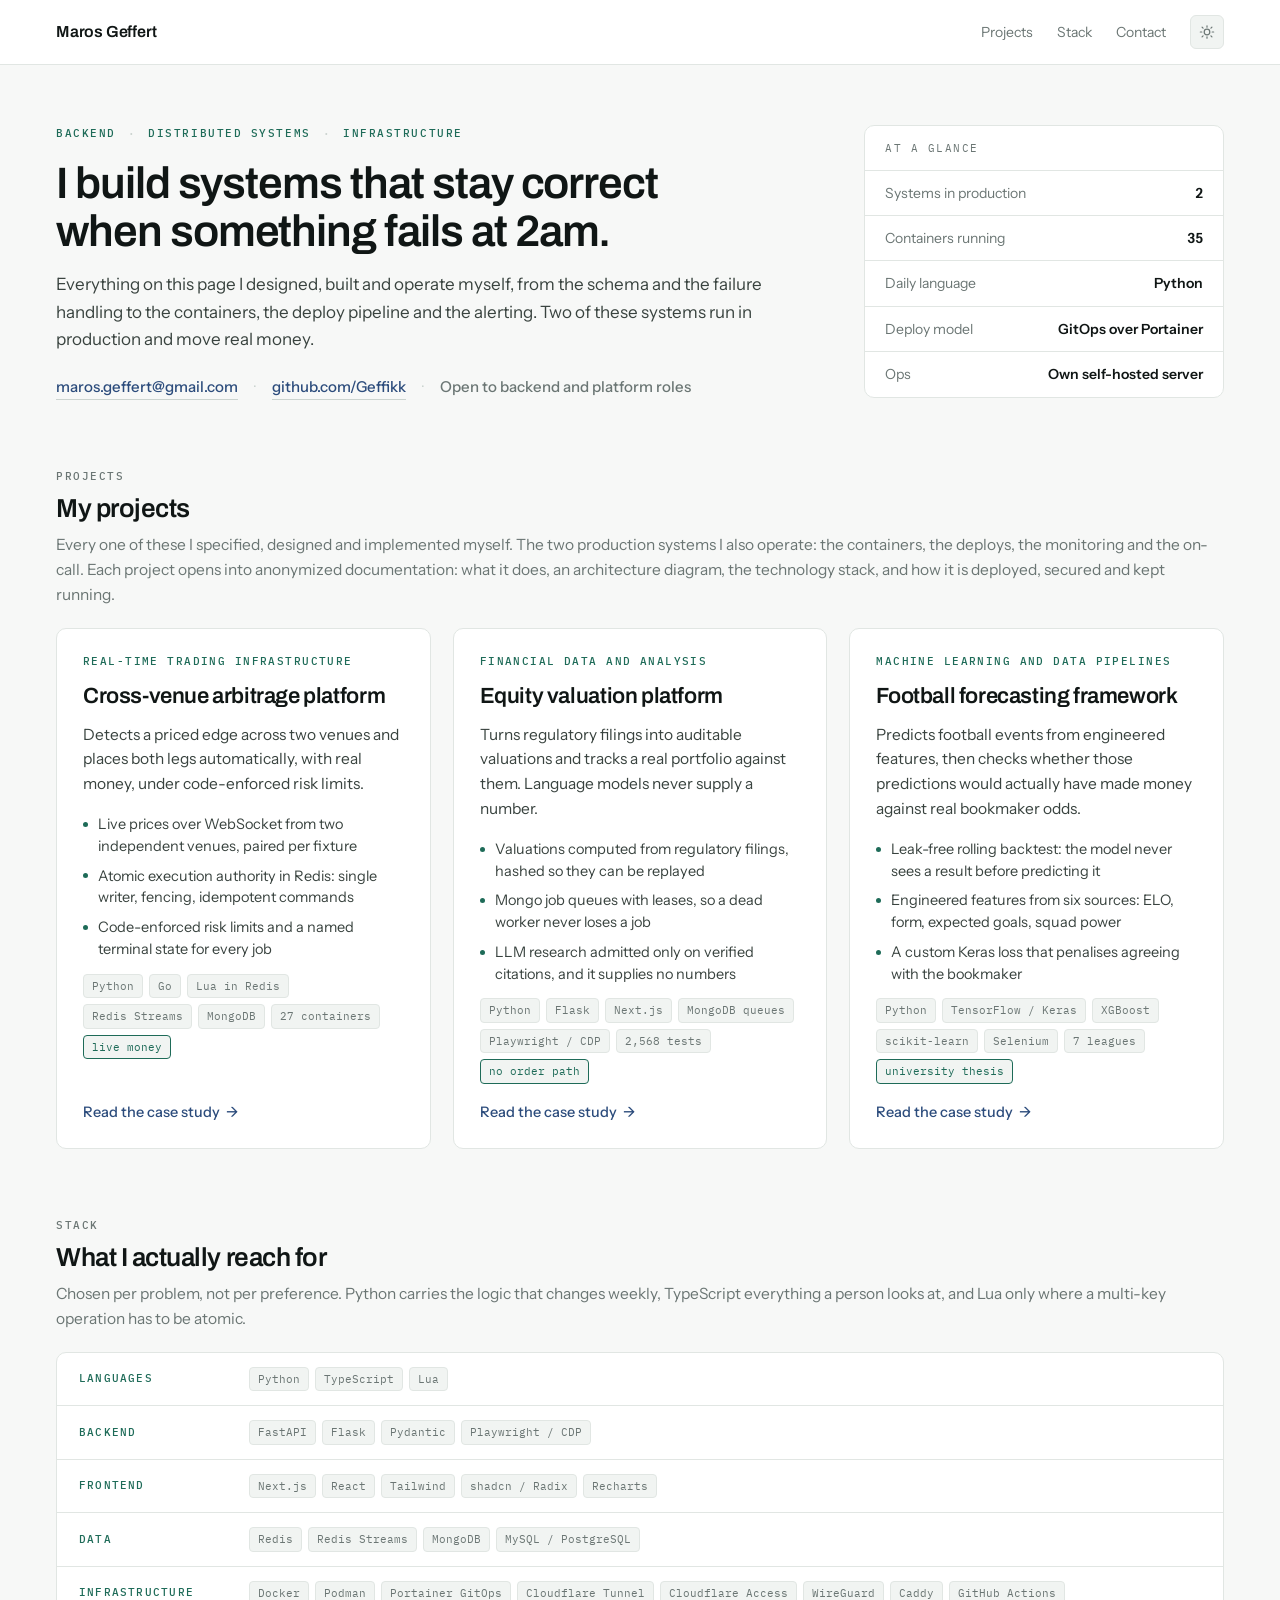
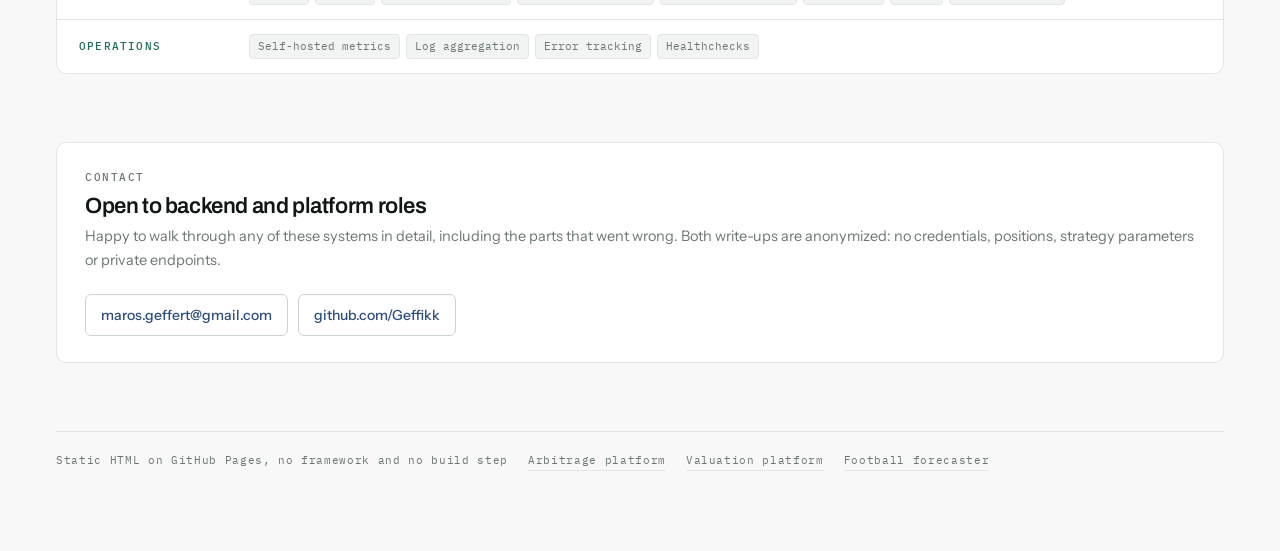
==== commit 54bab8a6: "Let headings and text run the full width of the layout container" ====
--- a/index.html
+++ b/index.html
@@ -8,8 +8,8 @@
 <link rel="preconnect" href="https://fonts.googleapis.com">
 <link rel="preconnect" href="https://fonts.gstatic.com" crossorigin>
 <link rel="stylesheet" href="https://fonts.googleapis.com/css2?family=Archivo:wght@500;600;700&family=Instrument+Sans:wght@400;500;600&family=IBM+Plex+Mono:wght@400;500&display=swap">
-<link rel="stylesheet" href="assets/site.css?v=7">
-<script src="assets/theme.js?v=7"></script>
+<link rel="stylesheet" href="assets/site.css?v=8">
+<script src="assets/theme.js?v=8"></script>
 </head>
 <body>
 
--- a/assets/site.css
+++ b/assets/site.css
@@ -24,7 +24,6 @@
   --font-body: "Instrument Sans", ui-sans-serif, system-ui, "Segoe UI", Arial, sans-serif;
   --font-mono: "IBM Plex Mono", ui-monospace, "SF Mono", Consolas, monospace;
 
-  --measure: 66ch;
   --pad: clamp(20px, 4.5vw, 56px);
   --shell: 1280px;
 
@@ -149,7 +148,6 @@
   letter-spacing: -0.024em;
   margin: 0;
   text-wrap: balance;
-  max-width: 26ch;
 }
 
 h2 {
@@ -160,7 +158,6 @@
   letter-spacing: -0.018em;
   margin: 0;
   text-wrap: balance;
-  max-width: 34ch;
 }
 
 h3 {
@@ -172,7 +169,7 @@
   margin: 0;
 }
 
-p { margin: 0; max-width: var(--measure); }
+p { margin: 0; }
 p + p { margin-top: 0.85em; }
 
 .lede { font-size: 17px; color: var(--ink-2); line-height: 1.6; }
@@ -212,7 +209,7 @@
 @media (max-width: 900px) { .hero { grid-template-columns: 1fr; } }
 
 .hero-copy { display: flex; flex-direction: column; gap: 16px; }
-.hero-copy p { max-width: 54ch; }
+
 .hero-links {
   display: flex;
   flex-wrap: wrap;
@@ -550,7 +547,6 @@
   color: var(--muted);
   border-top: 1px solid var(--hair);
   padding-top: 16px;
-  max-width: var(--measure);
 }
 
 /* ---------- contact ---------- */
@@ -630,13 +626,11 @@
   flex-direction: column;
   gap: 14px;
 }
-.mast h1 { max-width: 18ch; }
 
 .standfirst {
   font-size: 17px;
   line-height: 1.6;
   color: var(--ink-2);
-  max-width: 58ch;
   margin: 0;
 }
 
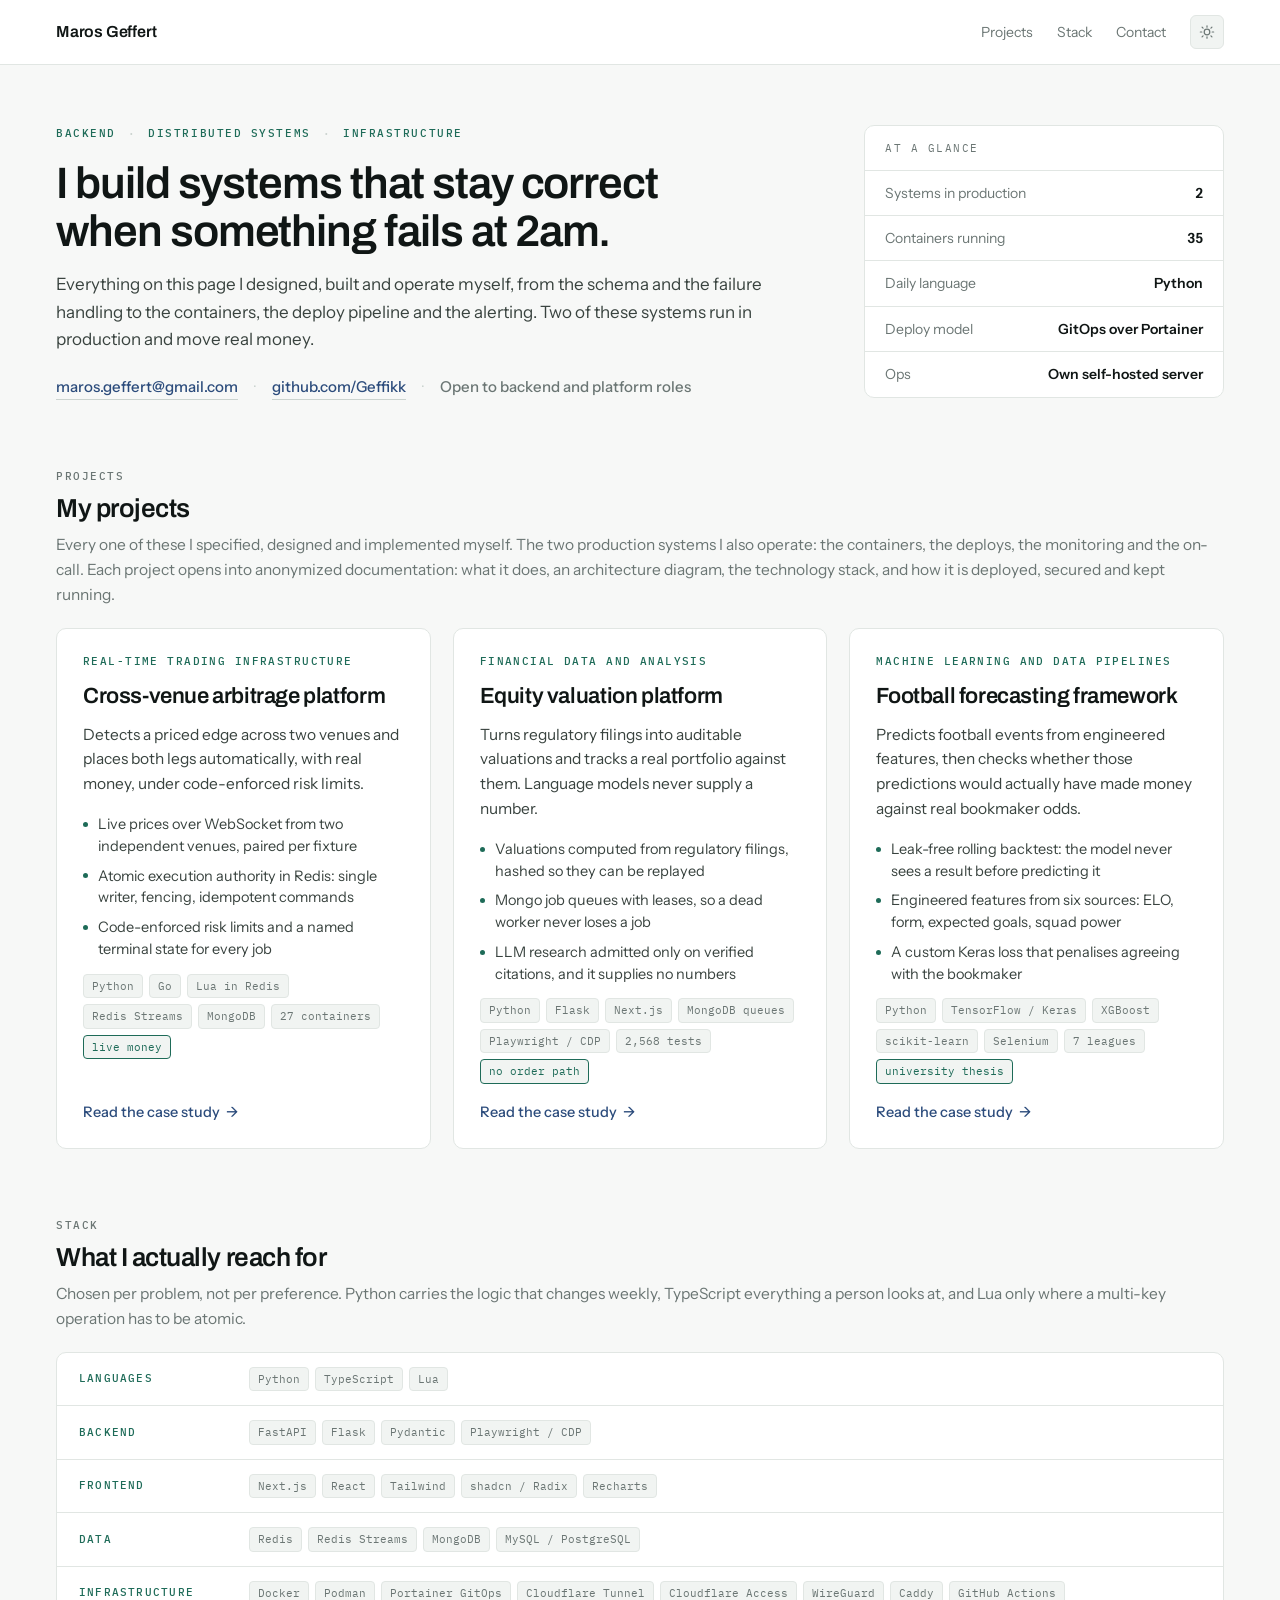
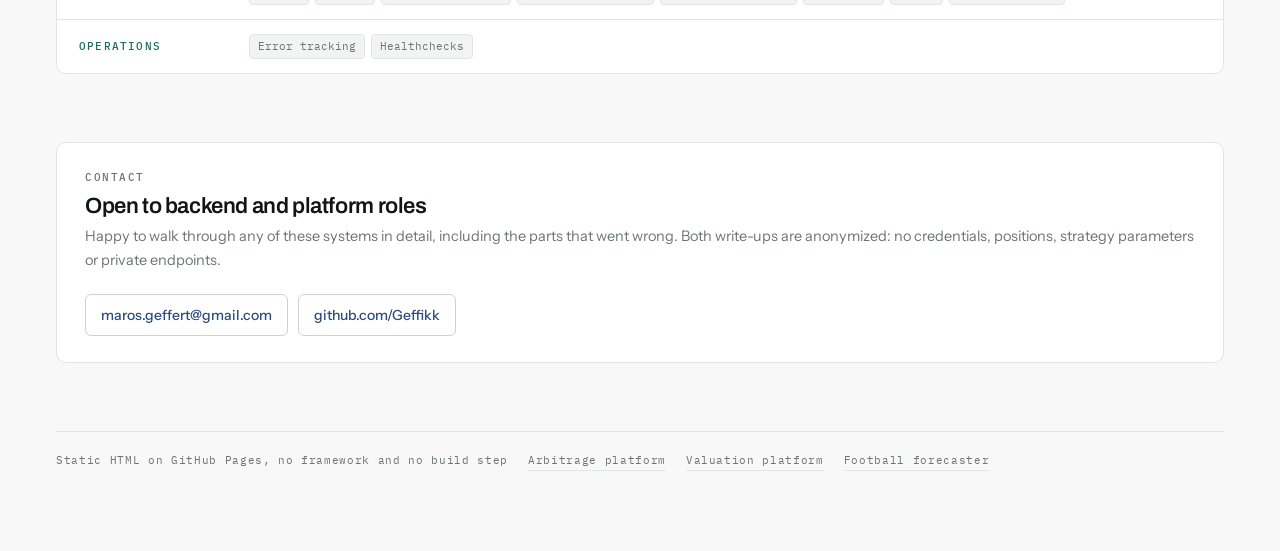
==== commit bdd0339f: "Drop two vague entries from the operations row" ====
--- a/index.html
+++ b/index.html
@@ -8,8 +8,9 @@
 <link rel="preconnect" href="https://fonts.googleapis.com">
 <link rel="preconnect" href="https://fonts.gstatic.com" crossorigin>
 <link rel="stylesheet" href="https://fonts.googleapis.com/css2?family=Archivo:wght@500;600;700&family=Instrument+Sans:wght@400;500;600&family=IBM+Plex+Mono:wght@400;500&display=swap">
-<link rel="stylesheet" href="assets/site.css?v=8">
-<script src="assets/theme.js?v=8"></script>
+<link rel="stylesheet" href="assets/site.css?v=11">
+<script src="assets/theme.js?v=11"></script>
+<script src="assets/tooltip.js?v=11"></script>
 </head>
 <body>
 
@@ -213,8 +214,6 @@
       <div class="stackrow">
         <span class="lab">Operations</span>
         <div class="chips">
-          <span class="chip">Self-hosted metrics</span>
-          <span class="chip">Log aggregation</span>
           <span class="chip">Error tracking</span>
           <span class="chip">Healthchecks</span>
         </div>
--- a/assets/site.css
+++ b/assets/site.css
@@ -787,3 +787,34 @@
   max-width: none;
   margin-top: 2px;
 }
+
+/* ---------- hover explanations ---------- */
+
+[data-tip] { cursor: help; }
+[data-tip]:focus-visible { outline: 2px solid var(--accent); outline-offset: 2px; }
+
+.tip {
+  position: fixed;
+  z-index: 60;
+  max-width: 280px;
+  padding: 9px 12px;
+  background: var(--surface);
+  border: 1px solid var(--hair-strong);
+  border-radius: var(--r-btn);
+  color: var(--ink-2);
+  font-family: var(--font-body);
+  font-size: 13px;
+  line-height: 1.45;
+  letter-spacing: 0;
+  text-transform: none;
+  box-shadow: 0 12px 30px -16px rgba(0, 0, 0, .6);
+  pointer-events: none;
+  opacity: 0;
+  transform: translateY(3px);
+  transition: opacity .12s ease, transform .12s ease;
+}
+.tip[data-open="true"] { opacity: 1; transform: none; }
+
+@media (prefers-reduced-motion: reduce) {
+  .tip { transition: none; }
+}
